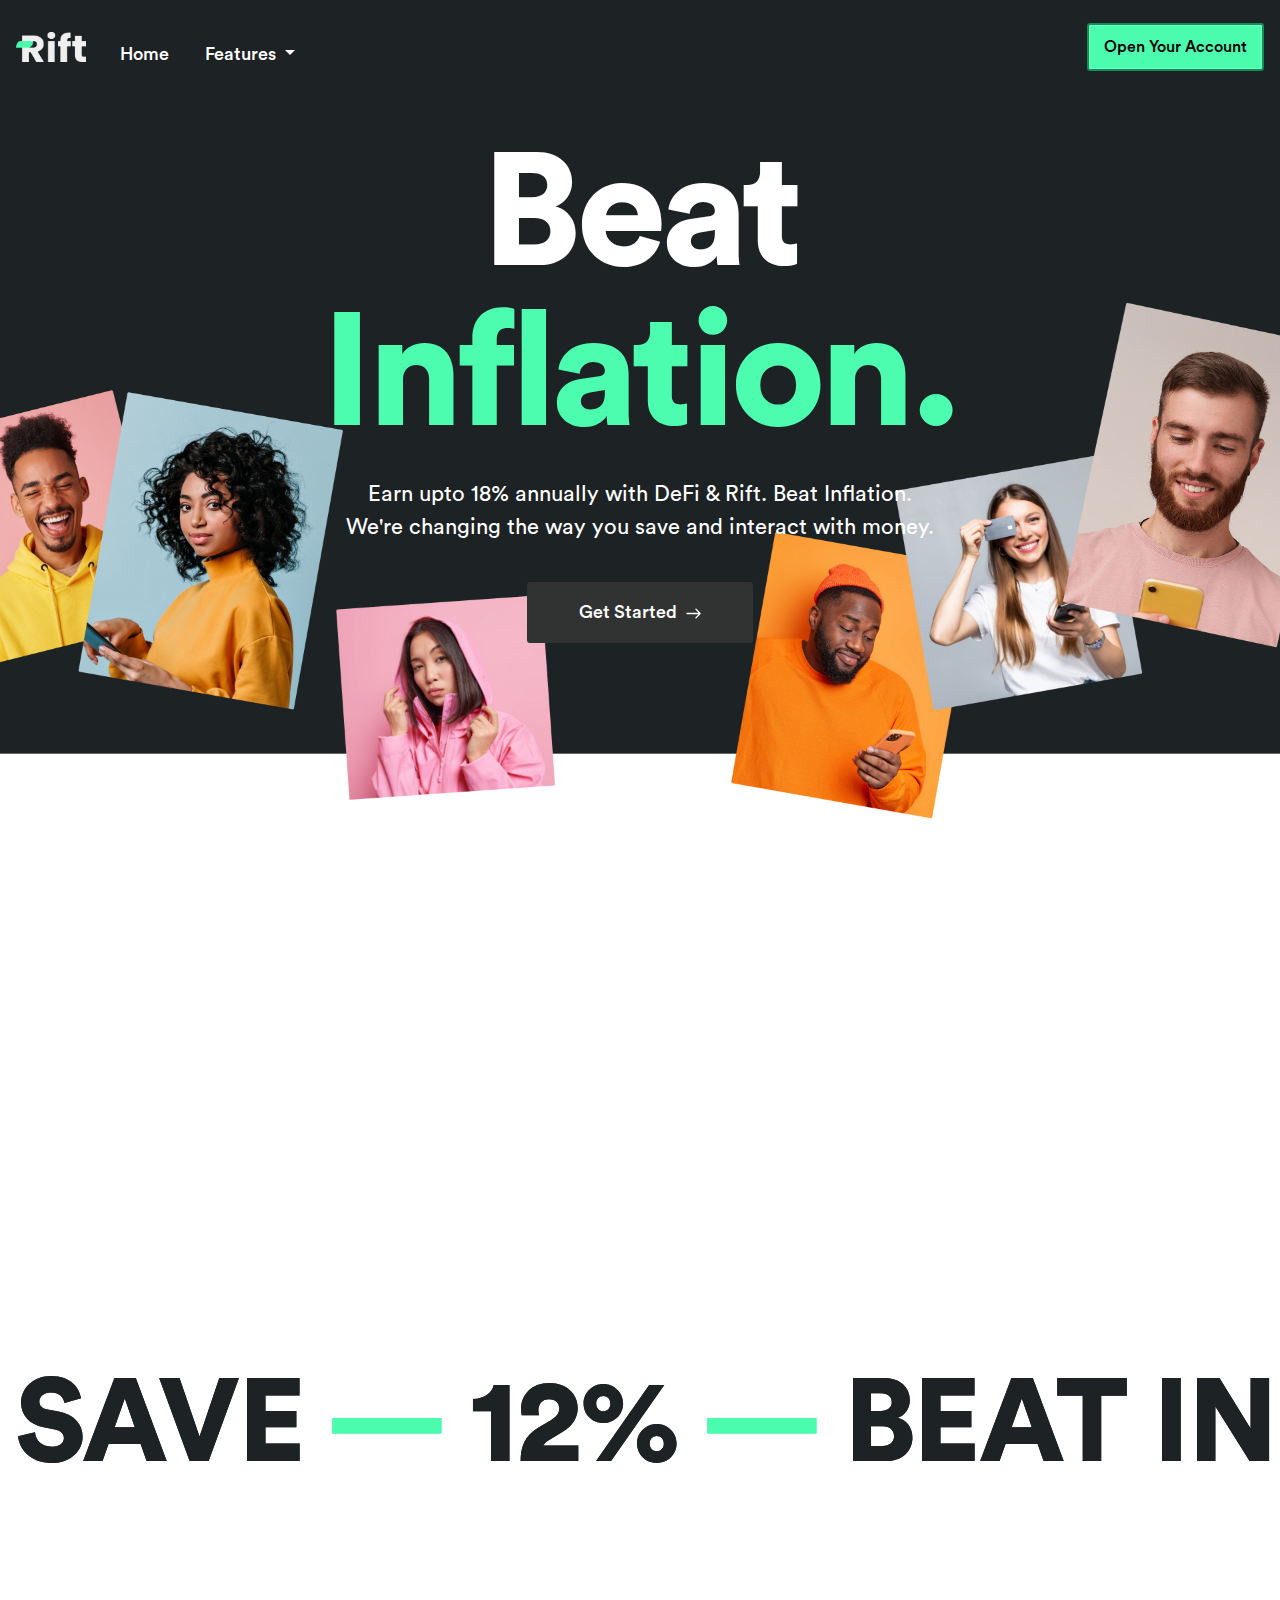
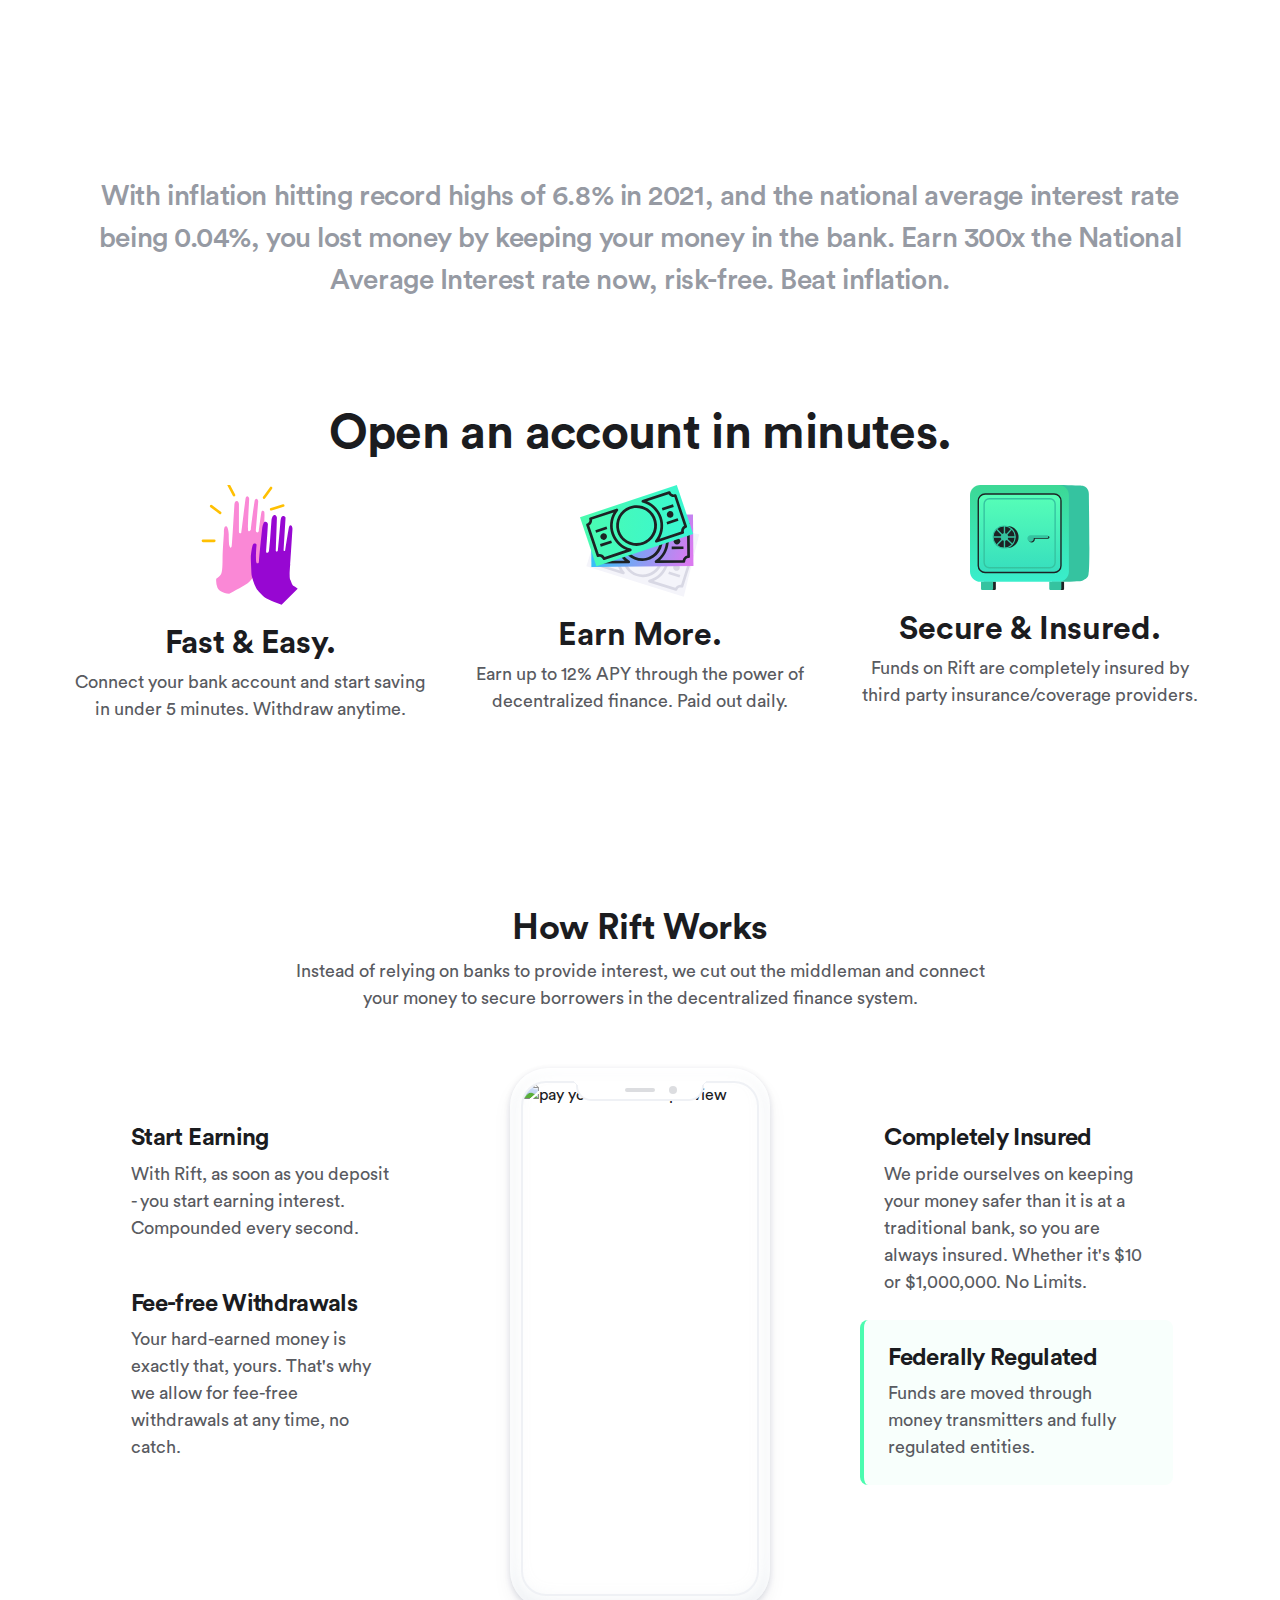
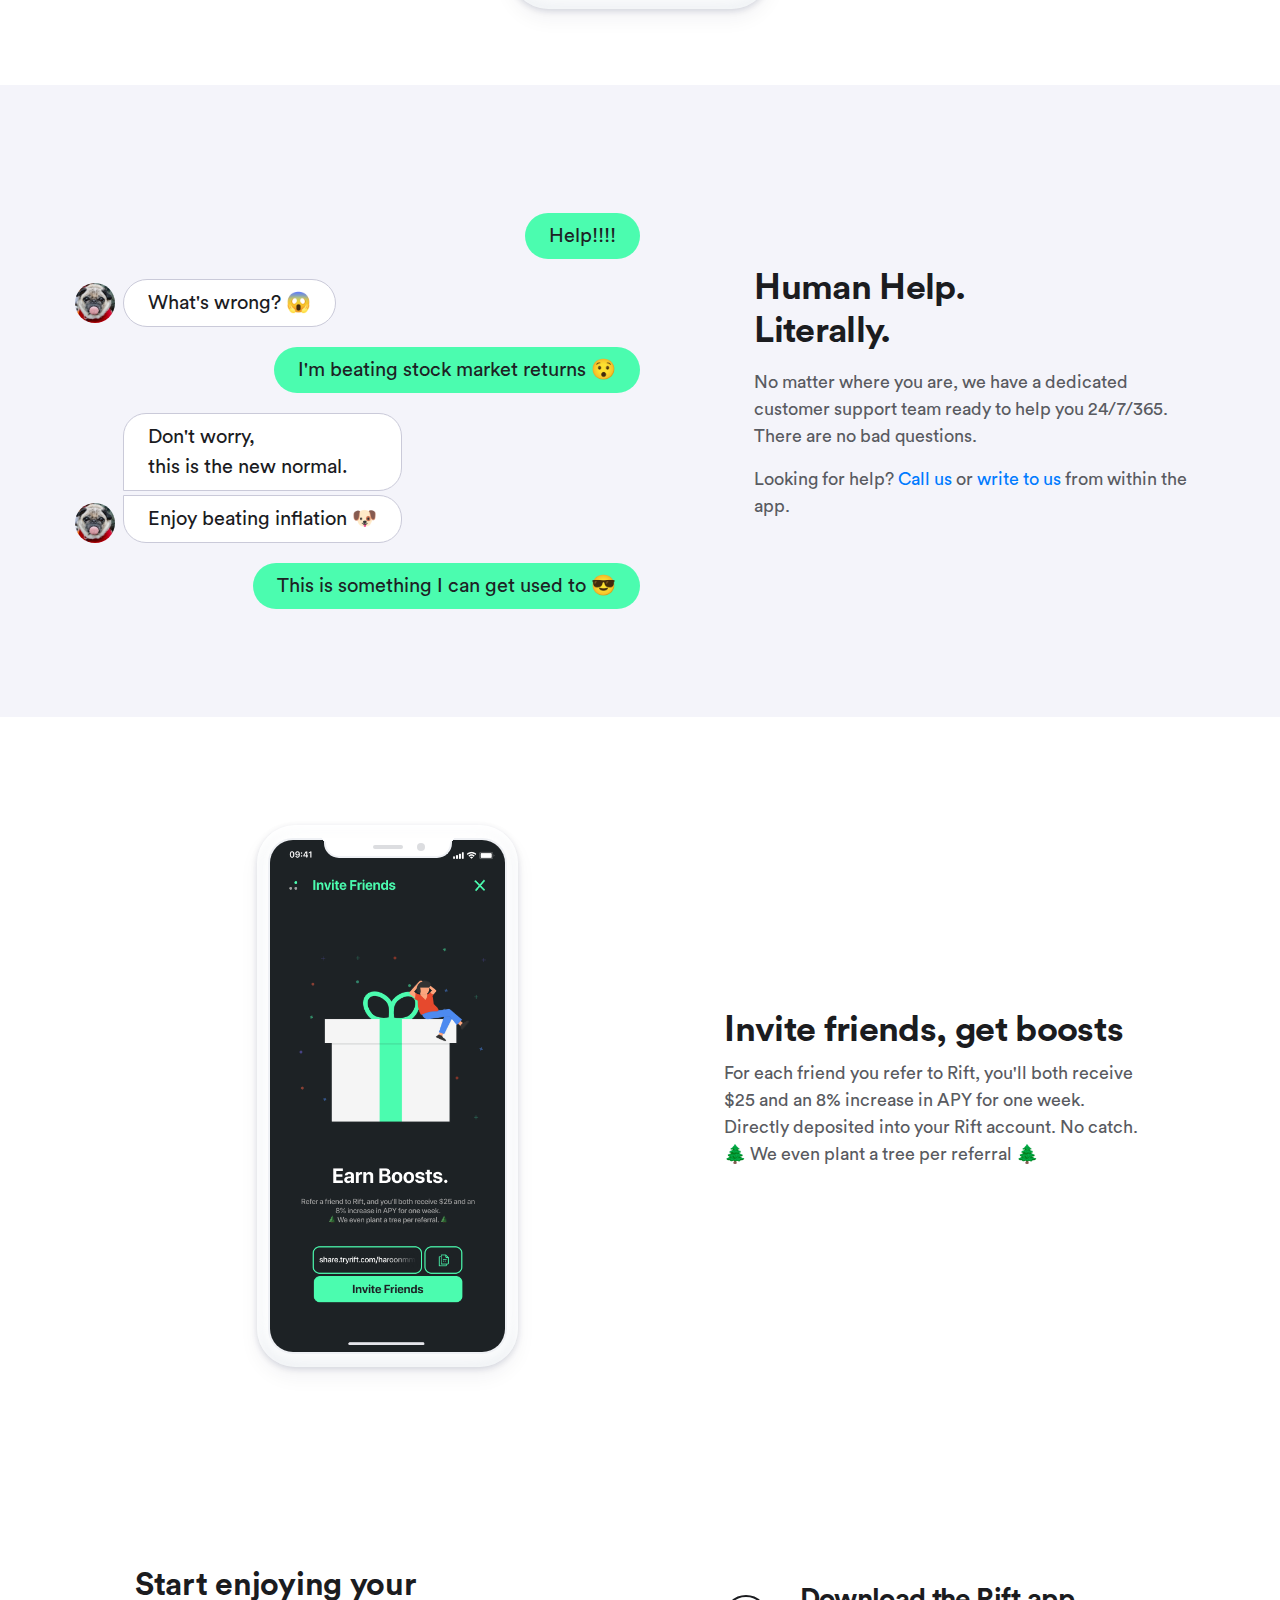
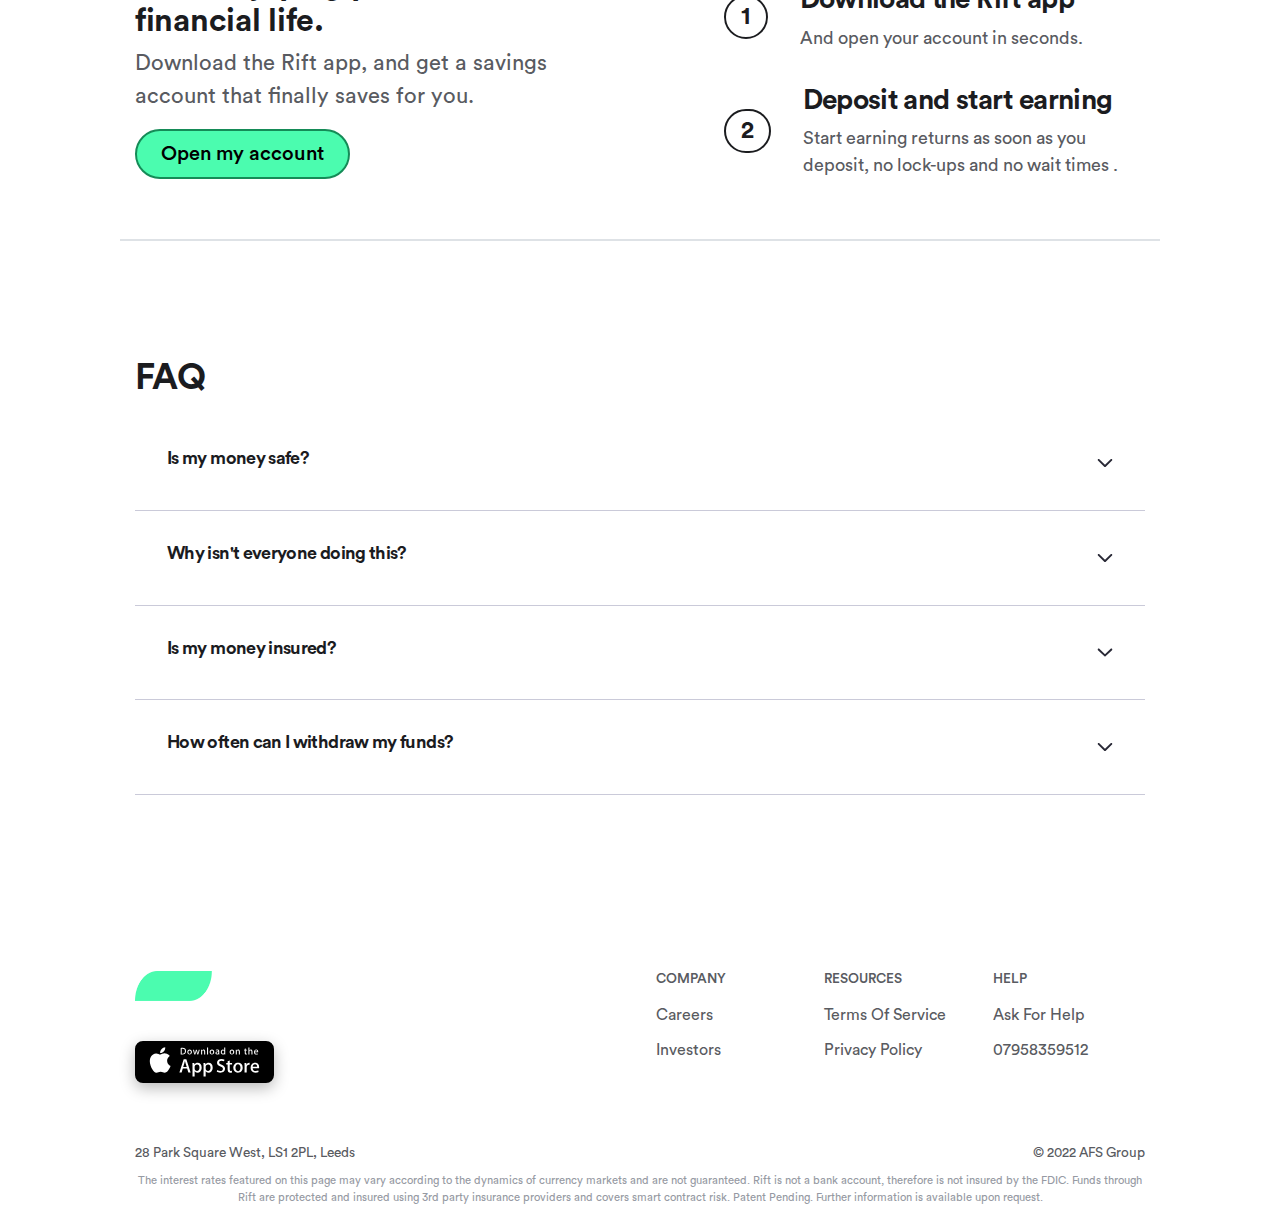
==== index.html @ 5c645fbc "Add files via upload" ====
<!DOCTYPE html>
<html lang="es-MX">

<head>
  <meta http-equiv="Content-Type" content="text/html; charset=UTF-8">
  <title>Rift - Beat Inflation</title>

  <meta name="viewport" content="width=device-width, initial-scale=1.0">

  <link rel="icon" type="image/x-icon" href="./assets/favicon.png">

  <link rel="stylesheet" href="https://maxcdn.bootstrapcdn.com/bootstrap/4.0.0/css/bootstrap.min.css"
    integrity="sha384-Gn5384xqQ1aoWXA+058RXPxPg6fy4IWvTNh0E263XmFcJlSAwiGgFAW/dAiS6JXm" crossorigin="anonymous">

  <link rel="stylesheet" href="./assets/css/style.css">
  <link rel="stylesheet" href="./assets/css/main.css">
  <script defer data-domain="tryrift.com" src="https://plausible.io/js/plausible.js"></script>
</head>

<body data-new-gr-c-s-check-loaded="14.991.0" data-gr-ext-installed="">
  <div class="app-content">
    <main>
      <!-- <header class="page-header" id="intro">
        <div class="skewed_background">
          <img src="./Warp_files/frame-a7dcb2aec892085b5384ac90f08da12eab7173689da0fd63f46feaaf6a5140de.svg"
            alt="branchless icon">
        </div>
        <header class="app-nav" id="globalNav">
          <div class="container-lg">
            <nav>
              <ul class="nav-root">
                <li class="nav__section logo">
                  <a href="https://getatlas.ca/" class="nav__link nav__logo">
                    <img src="./assets/images/atlas.logo-white.svg" alt="logo" height="30px" />
                  </a>
                </li>
                <li class="nav__section primary">
                  <a href="#" class="nav__link btn btn-primary">Download</a>
                </li>
                <li class="nav__section mobile">
                  <a href="#" class="nav__link btn btn-primary vrlps-trigger">Download</a>
                </li>
              </ul>
            </nav>
          </div>
        </header>
        <div class="container-lg justify-content-between" id="intro_content">
          <div class="content">
            <h1 class="page-header__title">Atlas is a spending account without the <span class="highlighted_phrase">fine
                print.</span> <span class="highlighted_phrase"></span></h1>
            <h2 class="page-header__subtitle">
              A digital bank with zero fees.<br>Track what you spend with detailed analytics & 24/7 customer support.
            </h2>
            <div class="btn__group page-header__action">
              <a href="#" class="nav__link btn btn-primary btn-lg">I want an account</a>
            </div>
            <div class="btn__group">
              <a href="#" class="btn btn-sm btn--shadow btn-appstore">
                <img src="./Warp_files/appstore.svg" class="appstore" />
              </a>
              <a href="#" class="btn btn-sm btn--shadow btn-playstore">
                <img src="./Warp_files/playstore.svg" class="appstore" />
              </a>
            </div>
          </div>
          <div class="hero__image">
            <div class="cardvirtualnew">
              <img src="./Warp_files/card_virtual-70660df10157ab75c761ad1d7014e80e96dff665c0fdbc754e6ff2e56f4642e1.svg"
                alt="card">
            </div>
            <div class="phone">
              <div class="notch"></div>
              <img
                src="./Warp_files/transaction_details-77882c272ad8a47ddc7ceb598d9ae2e3d8df4c99ba4b58eb01080101f5c20fca.png"
                alt="app transactions preview">
            </div>
            <div class="cardnew">
              <img src="./Warp_files/card-a5fd51da7676c970e33f49f53a081f243e6f7b62a553c4ef741af0962cb3c89c.svg"
                alt="card">
            </div>
          </div>
        </div>
      </header>
       -->

      <div id="header-section">

        <header>
          <nav class="navbar navbar-expand-lg navbar-light">
            <a class="navbar-brand" href="/">
              <img src="./assets/images/log-main.png" alt="Logo" height="30px" width="auto" />
            </a>
            <button class="navbar-toggler" type="button" data-toggle="collapse" data-target="#navbarSupportedContent"
              aria-controls="navbarSupportedContent" aria-expanded="false" aria-label="Toggle navigation">
              <span class="navbar-toggler-icon-sec">
                <svg xmlns="http://www.w3.org/2000/svg" width="16" height="16" fill="currentColor" class="bi bi-list"
                  viewBox="0 0 16 16">
                  <path fill-rule="evenodd"
                    d="M2.5 12a.5.5 0 0 1 .5-.5h10a.5.5 0 0 1 0 1H3a.5.5 0 0 1-.5-.5zm0-4a.5.5 0 0 1 .5-.5h10a.5.5 0 0 1 0 1H3a.5.5 0 0 1-.5-.5zm0-4a.5.5 0 0 1 .5-.5h10a.5.5 0 0 1 0 1H3a.5.5 0 0 1-.5-.5z" />
                </svg>
              </span>
            </button>

            <div class="collapse navbar-collapse" id="navbarSupportedContent">
              <ul class="navbar-nav mr-auto">
                <li class="nav-item">
                  <a class="nav-link" href="#">Home</a>
                </li>

                <li class="nav-item dropdown">
                  <a class="nav-link dropdown-toggle" href="#" id="navbarDropdown" role="button" data-toggle="dropdown"
                    aria-haspopup="true" aria-expanded="false">
                    Features
                  </a>
                  <div class="dropdown-menu" aria-labelledby="navbarDropdown">
                    <a class="dropdown-item" href="#how-rift-works">How Rift Works</a>
                    <a class="dropdown-item" href="#faq">FAQ</a>
                  </div>
                </li>
              </ul>
              <ul class="form-inline my-lg-0 menu-button">
                <button type="button" class="btn btn-secondary open-account">Open Your Account</button>
              </ul>
            </div>
          </nav>
        </header>

        <section class="banner-text-section">
          <div class="container">
            <div class="row text-center">
              <div class="col-md-12">
                <h1>Beat <br> <span>Inflation.</span></h1>
                <p class="desktop-text">Earn upto 18% annually with DeFi & Rift. Beat Inflation. <br> We're changing the
                  way you save and interact with money. </p>
                <p class="mobile-text">Earn upto 18% annually with DeFi & Rift. Beat Inflation. We're changing the way
                  you save and interact with money. </p>
                <button type="button" class="btn btn-secondary get-started">Get Started <span> <img
                      src="/assets/images/arrow.svg" width="15px" class="button-arrow" alt="arrow" /> </span> </button>
              </div>
            </div>
          </div>
        </section>
      </div>

      <section id="text-animation-sec">
        <div class="container-fluid pt-5 pb-5">
          <div class="row">
            <div class="col-md-12 pt-5 pb-5">
              <div class="container-sec" speed=10>
                <div class='scrolling-text'>
                  <h1 class="scrolling-text-content"> SAVE <span>—</span> 12% <span>—</span> BEAT INFLATION
                    <span>—</span>
                  </h1>
                </div>
              </div>
            </div>
          </div>
        </div>
      </section>






      <section id="product">
        <div class="container-xl">
          <p class="body__subtitle text-center">With inflation hitting record highs of 6.8% in 2021, and the national
            average interest rate being 0.04%, you lost money by keeping your money in the bank. Earn 300x the National
            Average Interest rate now, risk-free. Beat inflation.

          </p>
          <h2 class="body__title text-center">Open an account in minutes.</h2>

          <div class="product-features xs-rows sm-cols">
            <div class="product-feature branchless xs-icon-top">
              <img src="./Warp_files/hands-be20263a7ba5f6f7cfeafd5180b5dfd65e50ac4664415263c2ab51478e9accf0.svg"
                class="icon" alt="branchless icon">
              <h3 class="body__item__title">Fast & Easy.</h3>
              <p class="body__item__text">Connect your bank account and start saving in under 5 minutes. Withdraw
                anytime.</p>
            </div>
            <div class="product-feature customer_happiness xs-icon-top">
              <img src="./assets/2-2-2.svg" class="icon" alt="customer happiness icon">
              <h3 class="body__item__title">Earn More.</h3>
              <p class="body__item__text">Earn up to 12% APY through the power of decentralized finance. Paid out daily.
              </p>
            </div>
            <div class="product-feature fees xs-icon-top">
              <img src="./assets/3-3-3.svg" class="icon" alt="fees icon">
              <h3 class="body__item__title">Secure & Insured.</h3>
              <p class="body__item__text">Funds on Rift are completely insured by third party insurance/coverage
                providers.</p>
            </div>
          </div>
        </div>
      </section>
      <section id="spending">
        <div class="container-xl xs-rows align-items-center" id="how-rift-works">
          <div class="header">
            <h2 class="body__title">How Rift Works</h2>
            <p class="body__text">Instead of relying on banks to provide interest, we cut out the middleman and connect
              <br> your money
              to secure borrowers in the decentralized finance system.
            </p>
          </div>
          <div class="features">
            <figure class="phone__md">
              <div class="phone">
                <div class="notch">
                  <div class="speaker"></div>
                  <div class="camera"></div>
                </div>
                <img src="./assets/receipt-9242bba39c3c302b97516541e8bea699b4784a10dcafc9db18538588cc60e1bf.png"
                  alt="notifications_preview" id="spending_phone_preview_md">
              </div>
            </figure>
            <div id="feature__container">
              <div class="content">
                <div class="list__container">
                  <div class="list__item" id="spending_list_item_notifications">
                    <h3 class="list__title">
                      Start Earning</h3>
                    <p class="list__text">With Rift, as soon as you deposit - you start earning interest. Compounded
                      every second. </p>
                  </div>
                  <div class="list__item" id="spending_list_item_merchant">
                    <h3 class="list__title">Fee-free Withdrawals </h3>
                    <p class="list__text">Your hard-earned money is exactly that, yours. That's why we allow for
                      fee-free withdrawals at any time, no catch.

                    </p>
                  </div>
                </div>
              </div>
              <figure class="phone__xl">
                <div class="phone">
                  <div class="notch">
                    <div class="speaker"></div>
                    <div class="camera"></div>
                  </div>
                  <img src="./assets/receipt-9242bba39c3c302b97516541e8bea699b4784a10dcafc9db18538588cc60e1bf.png"
                    alt="pay your contacts preview" id="spending_phone_preview">
                </div>
              </figure>
              <div class="content">
                <div class="list__container">
                  <div class="list__item" id="spending_list_item_other">
                    <h3 class="list__title">Completely Insured
                    </h3>
                    <p class="list__text">We pride ourselves on keeping your money safer than it is at a traditional
                      bank, so you are always insured. Whether it's $10 or $1,000,000. No Limits.

                    </p>
                  </div>
                  <div class="list__item active" id="spending_list_item_another">
                    <h3 class="list__title">Federally Regulated
                    </h3>
                    <p class="list__text">Funds are moved through money transmitters and fully regulated entities.

                    </p>
                  </div>
                </div>
              </div>
            </div>
          </div>
        </div>
      </section>
      <!-- <section id="contactless">
        <div class="container-lg xs-rows sm-cols align-items-center justify-content-between">
          <div class="content">
            <div>
              <h2 class="body__title">Safer shopping,<br> payments that seem like magic.</h2>
            </div>
            <div class="list">
              <div class="list__item">
                <img class="icon"
                  src="./Warp_files/checkmark-05ead90f1f6027acf1cf1c0e4d8ebd96afc9d6bcae2466039526e18e95c07ded.svg"
                  alt="">
                <p class="list__text">Pay faster with contactless technology without inserting your card in the
                  terminal.</p>
              </div>
              <div class="list__item">
                <img class="icon"
                  src="./Warp_files/checkmark-05ead90f1f6027acf1cf1c0e4d8ebd96afc9d6bcae2466039526e18e95c07ded.svg"
                  alt="">
                <p class="list__text">Create virtual cards instanlty within the app, to stay just as safe online as
                  offline.</p>
              </div>
              <div class="list__item">
                <img class="icon"
                  src="./Warp_files/checkmark-05ead90f1f6027acf1cf1c0e4d8ebd96afc9d6bcae2466039526e18e95c07ded.svg"
                  alt="">
                <p class="list__text">The Atlas Mastercard is accepted at over 37 million merhants around the world.</p>
              </div>
              <div class="list__item">
                <img class="icon"
                  src="./Warp_files/checkmark-05ead90f1f6027acf1cf1c0e4d8ebd96afc9d6bcae2466039526e18e95c07ded.svg"
                  alt="">
                <p class="list__text">Monitor all your expenses from the App.</p>
              </div>
            </div>
          </div>
          <div id="terminal_fig">
            <div class="terminal_pulse"></div>
            <div class="terminal_pulse"></div>
            <img src="./Warp_files/terminal-e9f16fe5089c4b0e7c1065f9130ac34c755d5c01fd14811afcc2cc8b4edf46ed.svg"
              alt="">
            <div id="pay-card">
              <img id="thecard"
                src="./Warp_files/card-a5fd51da7676c970e33f49f53a081f243e6f7b62a553c4ef741af0962cb3c89c.svg"
                alt="branchless icon">
            </div>
          </div>
        </div>
      </section> -->
      <section id="support">
        <div class="container-xl xs-rows sm-cols align-items-center">
          <figure>
            <div class="chat_previews">
              <div class="msg purple">Help!!!!</div>
              <div class="warp">
                <div class="avatar"></div>
                <div class="msg white">What's wrong? 😱</div>
              </div>
              <div class="msg purple">I'm beating stock market returns 😯</div>
              <div class="twice warp">
                <div class="avatar"></div>
                <div class="chat-group">
                  <div class="msg white">Don't worry,<br> this is the new normal.</div>
                  <div class="msg white">Enjoy beating inflation 🐶</div>
                </div>
              </div>
              <div class="msg purple">This is something I can get used to 😎</div>
            </div>
          </figure>
          <div class="content">
            <h2 class="body__title">Human Help.<br>Literally.</h2>
            <p class="body__text">No matter where you are, we have a dedicated customer support team ready to help you
              24/7/365. There are no bad questions.</p>
            <p class="body__text"> Looking for help? <a href="tel:07958359512">Call us</a> or <a
                href="http://mailto:haroon@tryrift.com">write to us</a> from within the app.</p>
          </div>
        </div>
      </section>
      <!-- <section id="payments">
        <div class="container-xl xs-rows sm-cols align-items-center">
          <figure class="phone__md">
            <div class="phone">
              <div class="notch">
                <div class="speaker"></div>
                <div class="camera"></div>
              </div>
              <img src="./Warp_files/myqr_app-52329c80d3cfd1ceca01afb345551cdecd5fdb0097141dd81748a1bab8de7624.png"
                alt="pay your contacts preview">
            </div>
          </figure>
          <div class="content">
            <h2 class="body__title">Get your paycheck upto 2 days earlier.</h2>
            <p class="body__text">Yes. You read that right. All Atlas members are able get their paycheck two days early
              with direct deposit.<br> That’s two more days with your money.</p>
          </div>
          <figure class="phone__xl">
            <div class="phone right">
              <div class="notch">
                <div class="speaker"></div>
                <div class="camera"></div>
              </div>
              <img src="./Warp_files/chat_send-a604c58a7743180d91a1206deec05fa40c95d8e5d5f28d64d0e881a1894c0592.png"
                alt="payment details preview">
            </div>
          </figure>
        </div>
      </section> -->
      <section id="cash">
        <div class="container-lg xs-rows sm-cols align-items-center">
          <figure>
            <div class="phone">
              <div class="notch">
                <div class="speaker"></div>
                <div class="camera"></div>
              </div>
              <img src="./assets/invite-refer.png"
                alt="pay your contacts preview">
            </div>
          </figure>
          <div class="content">
            <h2 class="body__title">Invite friends, get boosts</h2>
            <p class="body__text">For each friend you refer to Rift, you'll both receive $25 and an 8% increase in APY
              for one week. Directly deposited into your Rift account. No catch. 🌲 We even plant a tree per referral 🌲
            </p>
          </div>
        </div>
      </section>
      <section id="early-access">
        <div class="xs-rows sm-cols justify-content-around container-lg">
          <div class="column text">
            <h3 class="body__item__title">Start enjoying your <br>
              financial life.</h3>
            <p class="body__item__text">Download the Rift app, and get a savings account that finally saves for you.</p>
            <div class="btn__group">
              <a href="#" class="nav__link btn btn-primary btn-lg open-account">Open my account</a>
            </div>
          </div>
          <div class="column">
            <div class="download">
              <div class="oval">
                1
              </div>
              <div class="content">
                <h3 class="body__title">Download the Rift app
                </h3>
                <p class="body__text">And open your account in seconds.
                </p>
              </div>
            </div>
            <div class="download">
              <div class="oval">
                2
              </div>
              <div class="content">
                <h3 class="body__title">Deposit and start earning
                </h3>
                <p class="body__text">Start earning returns as soon as you deposit, no lock-ups and no wait times

                  .</p>
              </div>
            </div>
          </div>
        </div>
      </section>
      <div class="border container-lg">
      </div>
      <section id="faq">
        <div class="container-lg xs-rows sm-cols align-items-center">
          <div class="content">
            <div>
              <h2 class="body__title">FAQ</h2>
            </div>
            <div id="accordion__container">
              <div class="accordion">
                <div class="accordion__item">
                  <h3 class="list__title">Is my money safe?</h3>
                  <img class="icon"
                    src="./Warp_files/chevron-dee505c907508d214a68fc32224b991e3f592fb91ea6173dcf98d7687d8a7b9e.svg"
                    alt="">
                </div>
                <div class="list__text">
                  <p>The short answer? Yes.
                    The long answer? Yes.

                    We only work with over-collateralized loans. This means that borrowers must put up a larger amount
                    than what they are borrowing for as collateral; your original deposits will never be lost. We
                    partner with top financial firms to move your money safely and deliver best-in-class rates.</p>
                </div>
              </div>
              <div class="accordion">
                <div class="accordion__item">
                  <h3 class="list__title">Why isn't everyone doing this?</h3>
                  <img class="icon"
                    src="./Warp_files/chevron-dee505c907508d214a68fc32224b991e3f592fb91ea6173dcf98d7687d8a7b9e.svg"
                    alt="">
                </div>
                <div class="list__text">
                  <p> To be clear, anyone can do this in DeFi — it's a process known as yield farming. However, existing
                    tools are clunky, complex, or require a wealth of technical knowledge to use properly and safely.
                    Rift makes earning returns in DeFi simple & streamlined, the way it should be

                    .</p>
                </div>
              </div>
              <div class="accordion">
                <div class="accordion__item">
                  <h3 class="list__title">Is my money insured?
                  </h3>
                  <img class="icon"
                    src="./Warp_files/chevron-dee505c907508d214a68fc32224b991e3f592fb91ea6173dcf98d7687d8a7b9e.svg"
                    alt="">
                </div>
                <div class="list__text">
                  <p>
                    All funds on Rift are protected. We take out complete insurance on all assets and funds deposited
                    through Rift, but since we are not a bank, we are not FDIC insured the traditional way. We deploy
                    the best possible 3rd party coverage money can buy.


                  </p>
                </div>
              </div>

              <div class="accordion">
                <div class="accordion__item">
                  <h3 class="list__title">How often can I withdraw my funds?
                  </h3>
                  <img class="icon"
                    src="./Warp_files/chevron-dee505c907508d214a68fc32224b991e3f592fb91ea6173dcf98d7687d8a7b9e.svg"
                    alt="">
                </div>
                <div class="list__text">
                  <p>
                    You can deposit and withdraw funds at any point! No catch. There are no fees to deposit/withraw, and
                    there never will be.
                    <br>
                  </p>
                </div>
              </div>
            </div>
          </div>
        </div>
      </section>
    </main>
  </div>

  <footer class="app-footer">
    <div class="container-lg">
      <nav class="footer__links">
        <div class="logo column">
          <a class="navbar__logo" href="https://getatlas.ca/">
            <img src="./assets/images/footer0logo.png" alt="footer logo" height="30px">
          </a>
          <div class="btn__group">
            <a href="#" class="btn btn-sm btn--shadow btn-appstore">
              <img src="./Warp_files/appstore.svg" class="appstore" />
            </a>
          </div>
        </div>
        <div class="col-2 second">
          <h4>Company</h4>
          <ul>
            <!-- <li>
              <a href="#">Blog</a>
            </li> -->
            <li>
              <a href="https://tryrift.notion.site/Careers-Rift-cb4e5cb7c9e34c2ca3eb31f3d069716b">Careers</a>
            </li>
            <li>
              <a href="mailto:haroon@tryrift.com">Investors</a>
            </li>
          </ul>
        </div>
        <div class="col-2">
          <h4>Resources</h4>
          <ul>
            <li>
              <a href="./legal/tos.html">Terms of Service</a>
            </li>
            <li>
              <a href="./legal/privacy.html">Privacy Policy</a>
            </li>
          </ul>
        </div>
        <div class="col-2">
          <h4>Help</h4>
          <ul>
            <li>
              <a href="mailto:haroon@tryrift.com">Ask for help</a>
            </li>
            <li>
              <a href="tel:07958359512">07958359512</a>
            </li>
          </ul>
        </div>
      </nav>
      <nav class="footer__meta xs-rows sm-cols">
        <div class="column legal_address">28 Park Square West, LS1 2PL, Leeds</div>
        <div class="column legal_name text-sm-right">
          © 2022 AFS Group
        </div>
      </nav>
      <p class="legal">
        The interest rates featured on this page may vary according to the dynamics of currency markets and are not
        guaranteed. Rift is not a bank account, therefore is not insured by the FDIC. Funds through Rift are protected
        and insured using 3rd party insurance providers and covers smart contract risk. Patent Pending. Further
        information is available upon request.
      </p>
    </div>
  </footer>

  <script async="" src="./Warp_files/js"></script>
  <script>
    window.dataLayer = window.dataLayer || [];
    function gtag() { dataLayer.push(arguments); }
    gtag('js', new Date());
    gtag('config', 'UA-129430983-1');
  </script>

  <script>
    // get containers that wrap list items

    const spendingPhonePreview = document.getElementById("spending_phone_preview")
    const spendingPhonePreviewMD = document.getElementById("spending_phone_preview_md")
    const spendingPreviews = {
      spending_list_item_notifications: "./assets/image-website-rift.svg",
      spending_list_item_merchant: "./assets/image-website-rift.svg",
      spending_list_item_other: "./assets/image-website-rift.svg",
      spending_list_item_another: "./assets/image-website-rift.svg",
    }


    const listItems = [
      document.getElementById("spending_list_item_notifications"),
      document.getElementById("spending_list_item_merchant"),
      document.getElementById("spending_list_item_other"),
      document.getElementById("spending_list_item_another"),
    ];

    // Auto change selected list item every 4 seconds
    var timerSecs = 3000;
    var timer = setInterval(presentNextListElement, timerSecs);
    for (let itemNode of listItems) {
      // Attach click event to the list item
      itemNode.addEventListener("click", function (e) {
        presentListElement(itemNode)
        // Reset timer
        window.clearInterval(timer);
        timer = setInterval(presentNextListElement, timerSecs);
      });
    }

    function presentNextListElement() {
      for (var itemNodeIndexStr in listItems) {
        var itemNodeIndex = Number(itemNodeIndexStr);
        for (var className of listItems[itemNodeIndex].classList) {
          if (className == "active") { // check if this is the current active list item
            // next item or first for last (restart)
            nextItemIndex = itemNodeIndex + 1 == listItems.length ? 0 : itemNodeIndex + 1;
            presentListElement(listItems[nextItemIndex])
            return
          }
        }
      }
    }

    // activate a given node
    function presentListElement(node) {
      var activeListItem = document.getElementsByClassName("active", "list__item")[0];
      if (node.id !== activeListItem.id) {
        activeListItem.className = activeListItem.className.replace(" active", "");
        node.className += " active";
      }

      spendingPhonePreview.src = spendingPreviews[node.id]
      spendingPhonePreviewMD.src = spendingPreviews[node.id]
    }

  </script>

  <script>
    var coll = document.getElementsByClassName("accordion__item");
    var i;

    for (i = 0; i < coll.length; i++) {
      coll[i].addEventListener("click", function () {
        this.classList.toggle("active");
        var content = this.nextElementSibling;
        if (content.style.display === "block") {
          content.style.display = "none";
        } else {
          content.style.display = "block";
        }
      });
    }
    for (i = 0; i < coll.length; i++) {
      coll[i].addEventListener("click", function () {
        this.classList.toggle("active");
        var content = this.lastElementChild;
        if (content.style.transform === "rotate(180deg)") {
          content.style.transform = "none";
        } else {
          content.style.transform = "rotate(180deg)";
        }
      });
    }
  </script>





  <script src="https://code.jquery.com/jquery-3.2.1.slim.min.js"
    integrity="sha384-KJ3o2DKtIkvYIK3UENzmM7KCkRr/rE9/Qpg6aAZGJwFDMVNA/GpGFF93hXpG5KkN"
    crossorigin="anonymous"></script>
  <script src="https://cdnjs.cloudflare.com/ajax/libs/popper.js/1.12.9/umd/popper.min.js"
    integrity="sha384-ApNbgh9B+Y1QKtv3Rn7W3mgPxhU9K/ScQsAP7hUibX39j7fakFPskvXusvfa0b4Q"
    crossorigin="anonymous"></script>
  <script src="https://maxcdn.bootstrapcdn.com/bootstrap/4.0.0/js/bootstrap.min.js"
    integrity="sha384-JZR6Spejh4U02d8jOt6vLEHfe/JQGiRRSQQxSfFWpi1MquVdAyjUar5+76PVCmYl"
    crossorigin="anonymous"></script>


  <script src="https://cdnjs.cloudflare.com/ajax/libs/jquery/3.4.1/jquery.min.js"></script>


  <script>
    $(document).ready(function () {
      var containers = $('.container-sec');

      if (containers.length) {
        containers.each(function () {
          var container = $(this);

          // Support small text - copy to fill screen width
          if (container.find('.scrolling-text').outerWidth() < $(window).width()) {
            var windowToScrolltextRatio = Math.round($(window).width() / container.find('.scrolling-text').outerWidth()),
              scrollTextContent = container.find('.scrolling-text .scrolling-text-content').text(),
              newScrollText = '';
            for (var i = 0; i < windowToScrolltextRatio; i++) {
              newScrollText += ' ' + scrollTextContent;
            }
            container.find('.scrolling-text .scrolling-text-content').text(newScrollText);
          }

          // Init variables and config
          var scrollingText = container.find('.scrolling-text'),
            scrollingTextWidth = scrollingText.outerWidth(),
            scrollingTextHeight = scrollingText.outerHeight(true),
            startLetterIndent = parseInt(scrollingText.find('.scrolling-text-content').css('font-size'), 10) / 4.8,
            startLetterIndent = Math.round(startLetterIndent),
            scrollAmountBoundary = Math.abs($(window).width() - scrollingTextWidth),
            transformAmount = 0,
            leftBound = 0,
            rightBound = scrollAmountBoundary,
            transformDirection = container.hasClass('left-to-right') ? -1 : 1,
            transformSpeed = 300;

          // Read transform speed
          if (container.attr('speed')) {
            transformSpeed = container.attr('speed');
          }

          // Make scrolling text copy for scrolling infinity
          container.append(scrollingText.clone().addClass('scrolling-text-copy'));
          container.find('.scrolling-text').css({ 'position': 'absolute', 'left': 0 });
          container.css('height', scrollingTextHeight);

          var getActiveScrollingText = function (direction) {
            var firstScrollingText = container.find('.scrolling-text:nth-child(1)');
            var secondScrollingText = container.find('.scrolling-text:nth-child(2)');

            var firstScrollingTextLeft = parseInt(container.find('.scrolling-text:nth-child(1)').css("left"), 10);
            var secondScrollingTextLeft = parseInt(container.find('.scrolling-text:nth-child(2)').css("left"), 10);

            if (direction === 'left') {
              return firstScrollingTextLeft < secondScrollingTextLeft ? secondScrollingText : firstScrollingText;
            } else if (direction === 'right') {
              return firstScrollingTextLeft > secondScrollingTextLeft ? secondScrollingText : firstScrollingText;
            }
          }

          $(window).on('wheel', function (e) {
            var delta = e.originalEvent.deltaY;

            if (delta > 0) {
              // going down
              transformAmount += transformSpeed * transformDirection;
              container.find('.scrolling-text .scrolling-text-content').css('transform', 'skewX(0deg)');
            }
            else {
              transformAmount -= transformSpeed * transformDirection;
              container.find('.scrolling-text .scrolling-text-content').css('transform', 'skewX(0deg)');
            }
            setTimeout(function () {
              container.find('.scrolling-text').css('transform', 'translate3d(' + transformAmount * -1 + 'px, 0, 0)');
            }, 10);
            setTimeout(function () {
              container.find('.scrolling-text .scrolling-text-content').css('transform', 'skewX(0)');
            }, 500)

            // Boundaries
            if (transformAmount < leftBound) {
              var activeText = getActiveScrollingText('left');
              activeText.css({ 'left': Math.round(leftBound - scrollingTextWidth - startLetterIndent) + 'px' });
              leftBound = parseInt(activeText.css("left"), 10);
              rightBound = leftBound + scrollingTextWidth + scrollAmountBoundary + startLetterIndent;

            } else if (transformAmount > rightBound) {
              var activeText = getActiveScrollingText('right');
              activeText.css({ 'left': Math.round(rightBound + scrollingTextWidth - scrollAmountBoundary + startLetterIndent) + 'px' });
              rightBound += scrollingTextWidth + startLetterIndent;
              leftBound = rightBound - scrollingTextWidth - scrollAmountBoundary - startLetterIndent;
            }
          });
        })
      }
    });
  </script>


</body>

</html>
---- assets/css/style.css ----
.navbar-toggler-icon-sec svg {
    color: #fff !important;
    font-size: 55px !important;
    height: 40px;
    width: 40px;
}

/* #text-animation-sec {
    padding: 100px 0px;
} */


.open-account {
    background-color: #4bfcaf !important;
    border: 2px solid #158b57 !important;
    color: #000 !important;
}
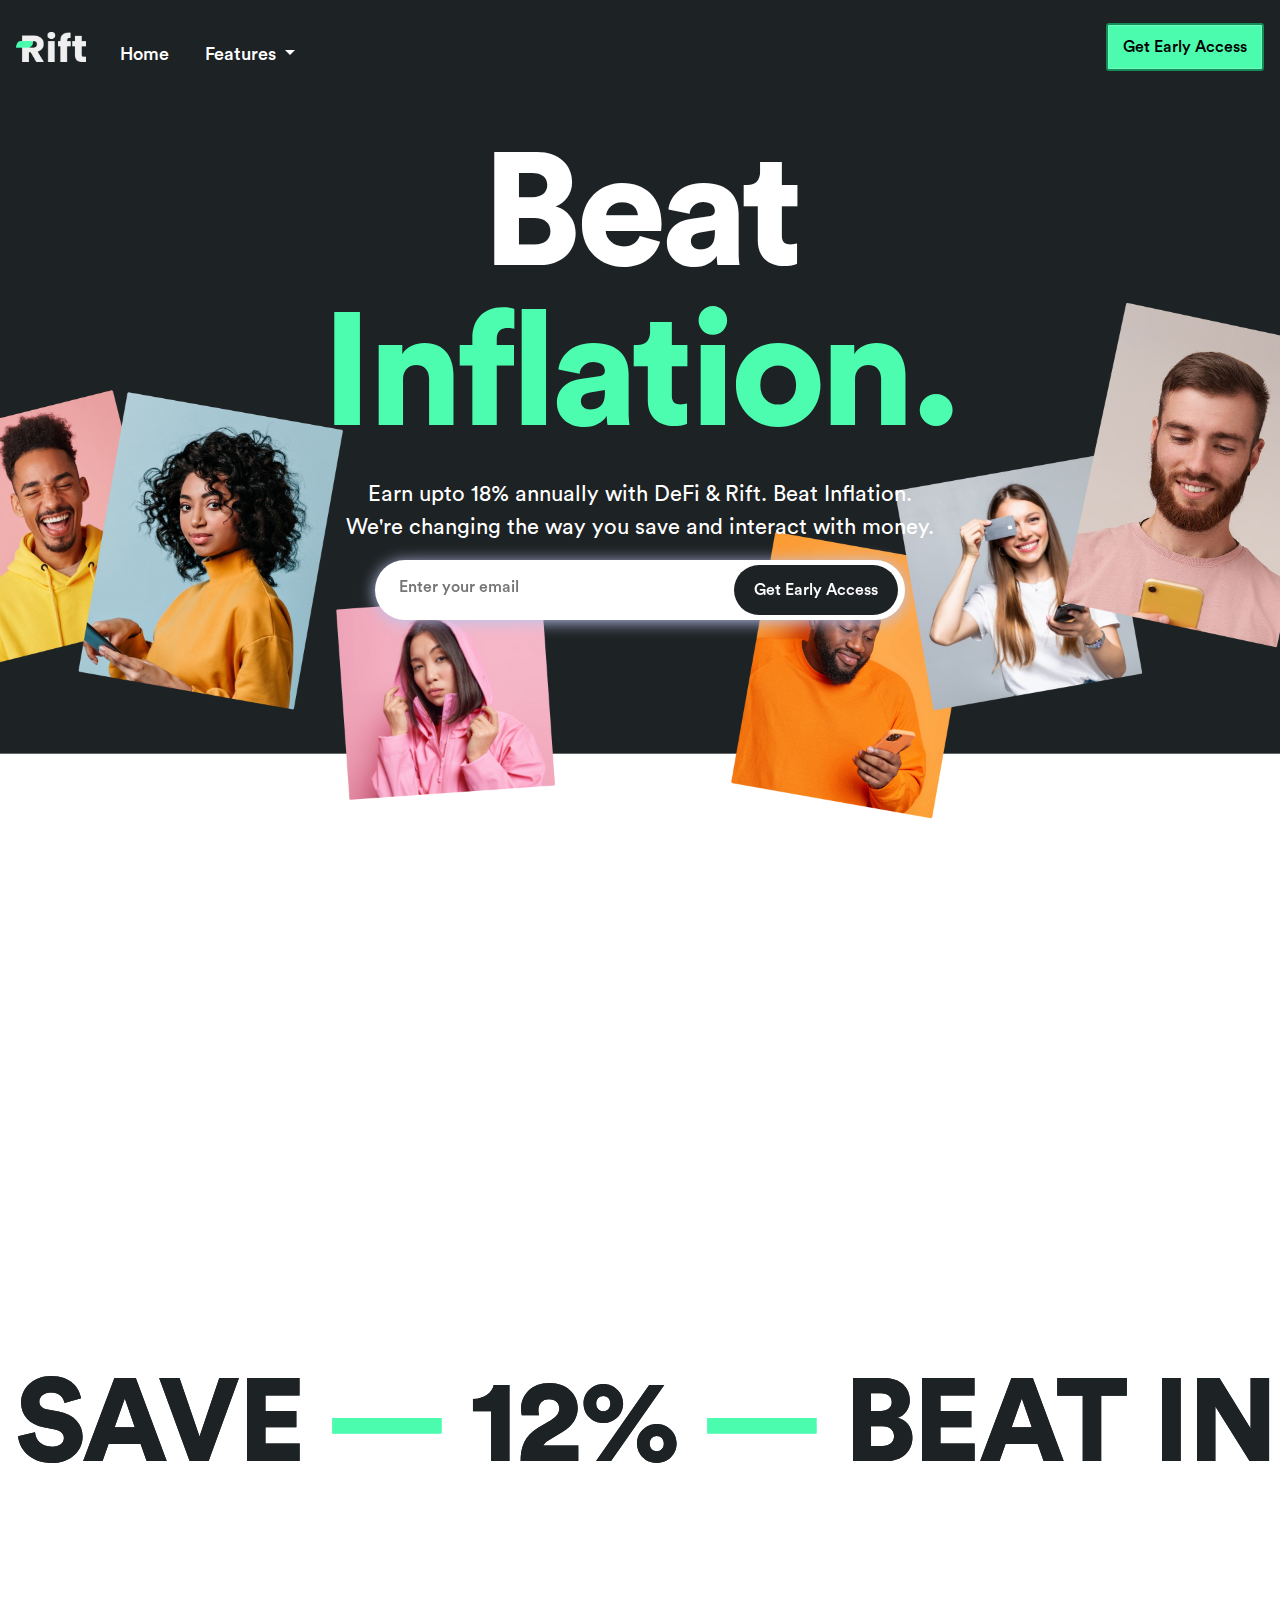
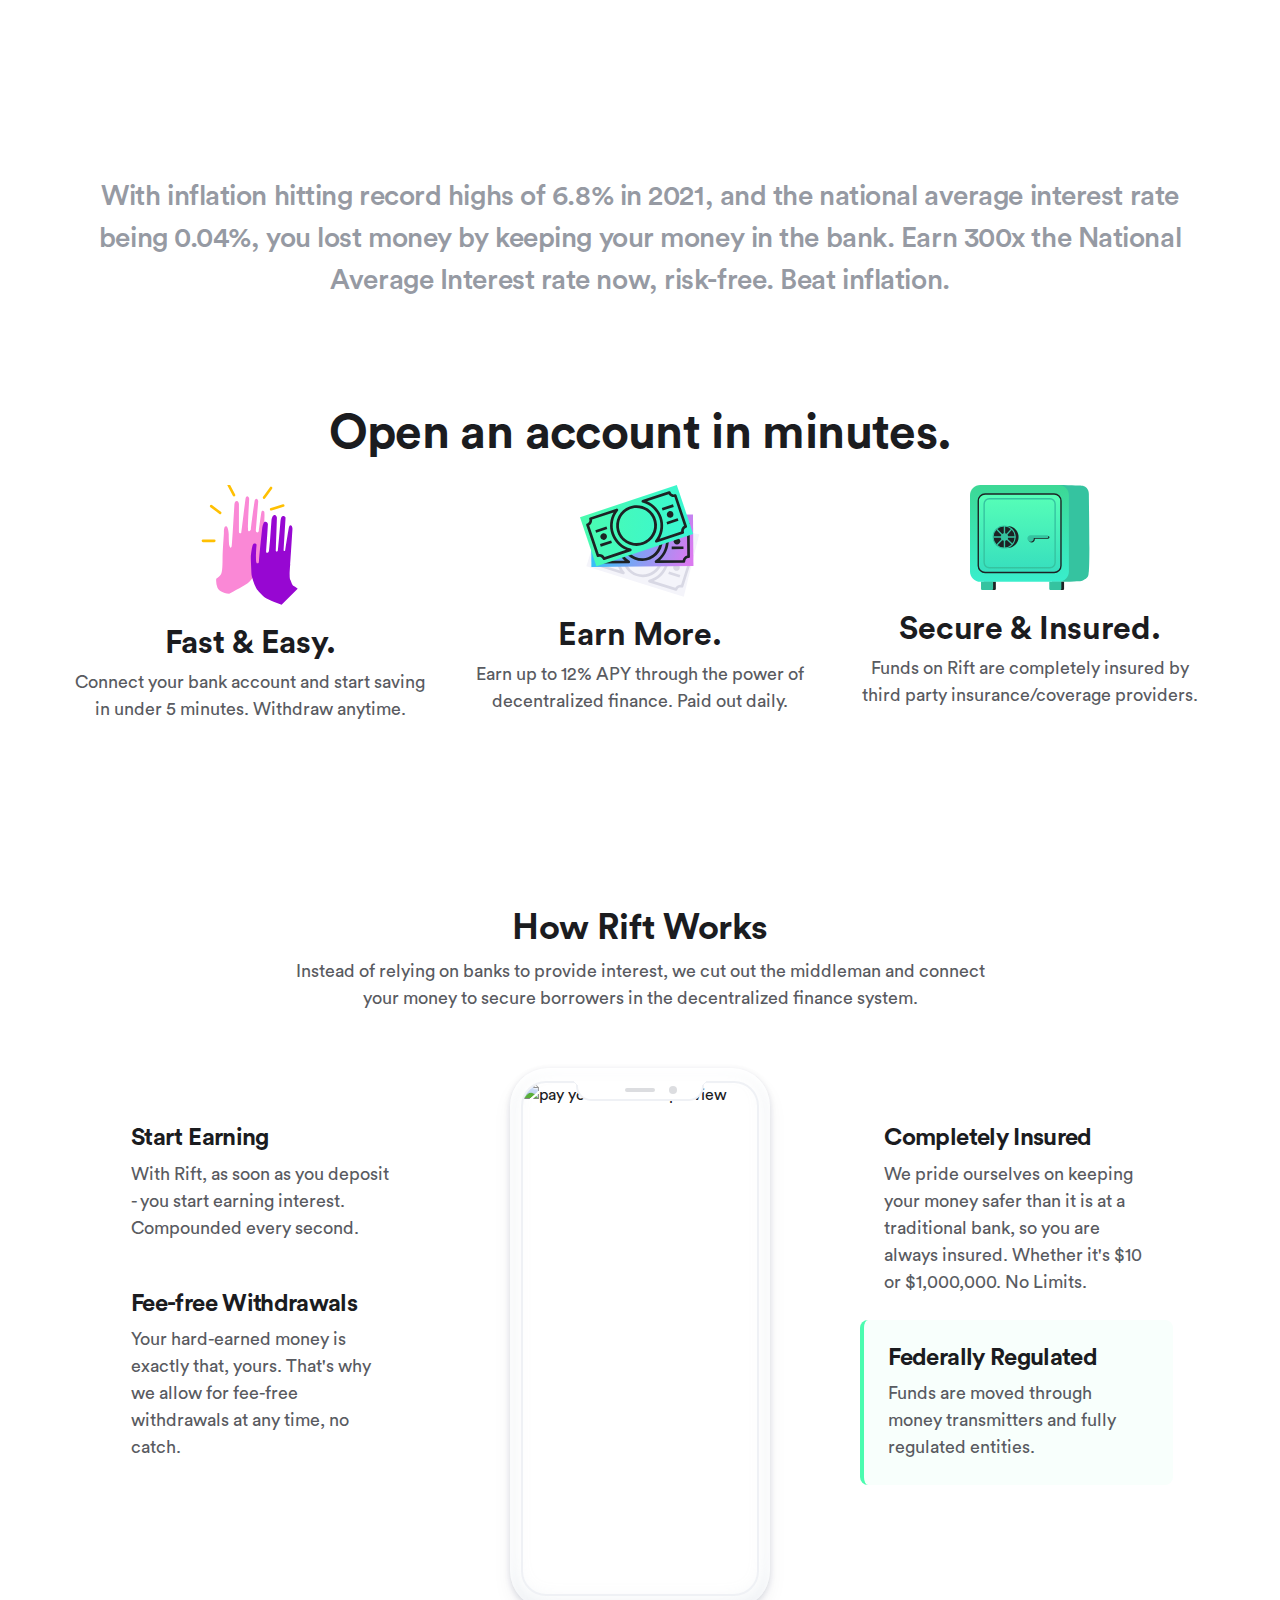
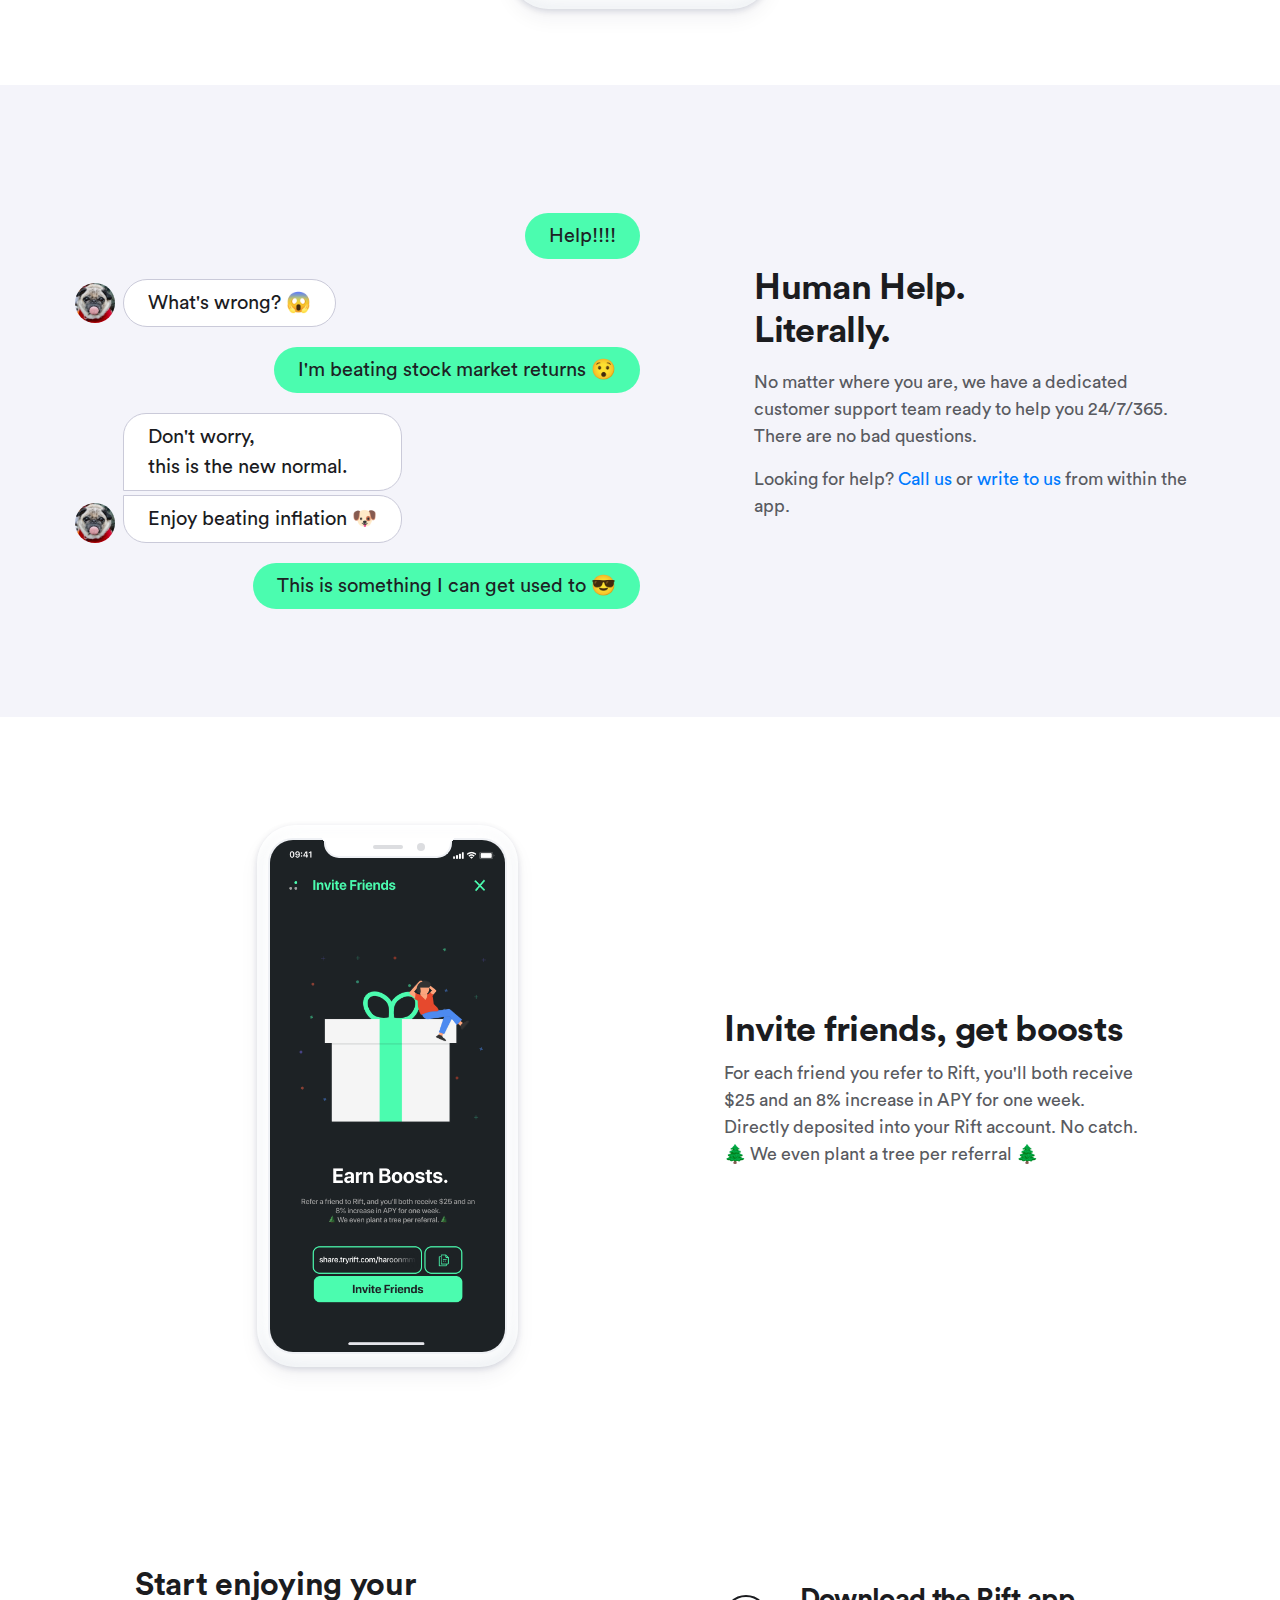
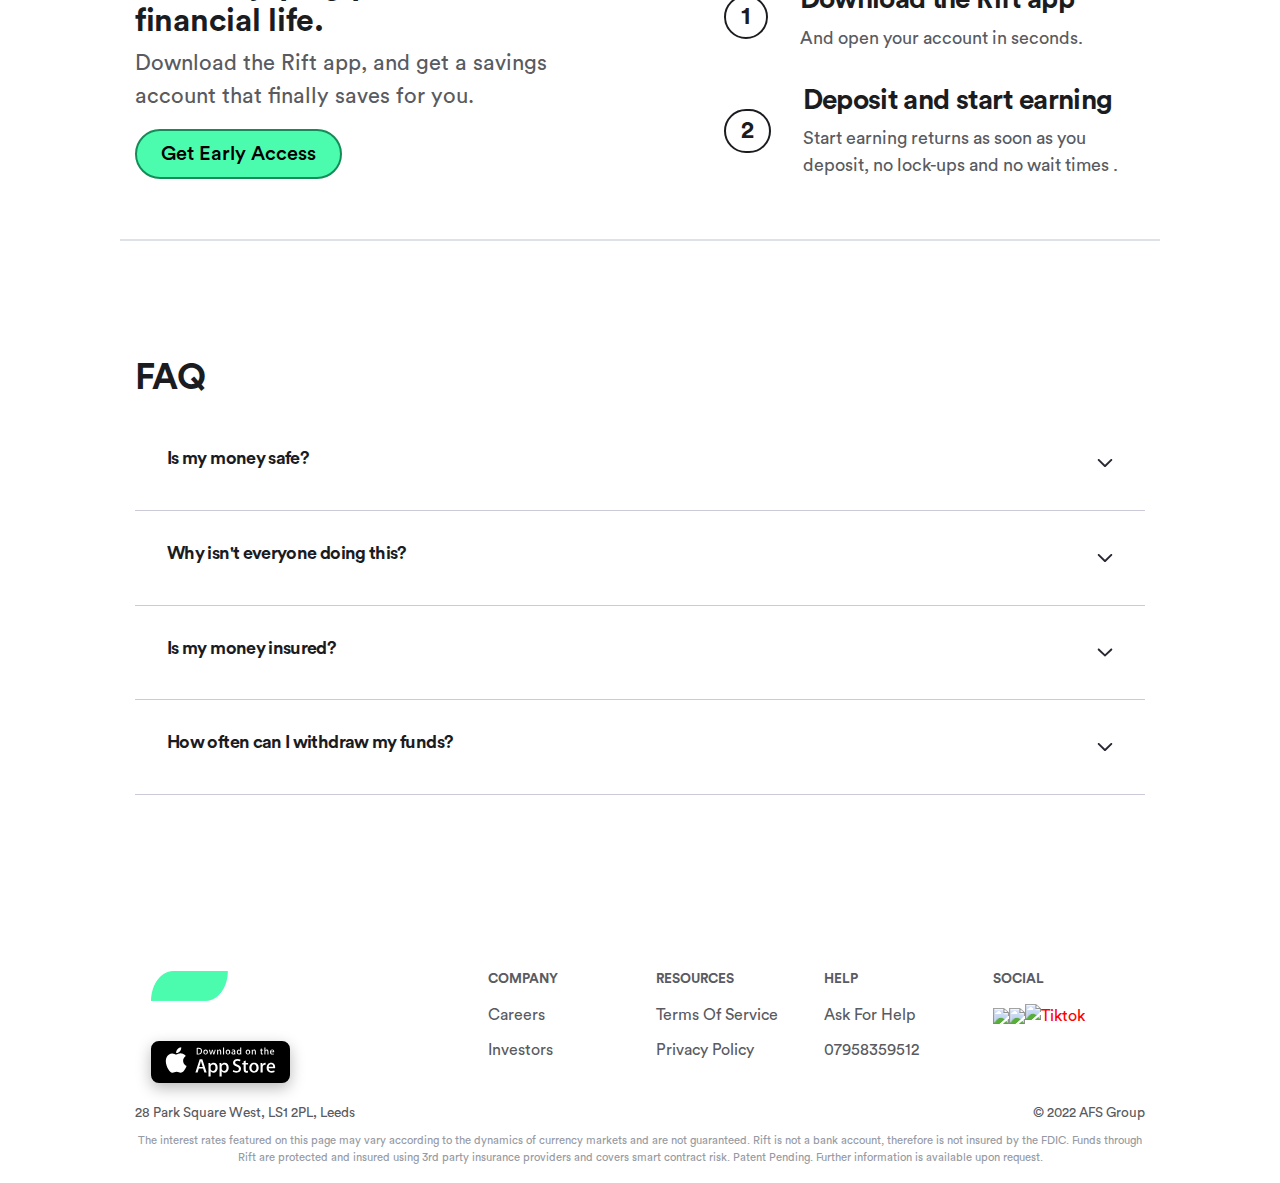
==== commit 4ef3bf64: "Add files via upload" ====
--- a/index.html
+++ b/index.html
@@ -1,5 +1,5 @@
 <!DOCTYPE html>
-<html lang="es-MX">
+<html lang="es-US">
 
 <head>
   <meta http-equiv="Content-Type" content="text/html; charset=UTF-8">
@@ -8,6 +8,7 @@
   <meta name="viewport" content="width=device-width, initial-scale=1.0">
 
   <link rel="icon" type="image/x-icon" href="./assets/favicon.png">
+  <script src="https://smtpjs.com/v3/smtp.js"></script>
 
   <link rel="stylesheet" href="https://maxcdn.bootstrapcdn.com/bootstrap/4.0.0/css/bootstrap.min.css"
     integrity="sha384-Gn5384xqQ1aoWXA+058RXPxPg6fy4IWvTNh0E263XmFcJlSAwiGgFAW/dAiS6JXm" crossorigin="anonymous">
@@ -20,71 +21,7 @@
 <body data-new-gr-c-s-check-loaded="14.991.0" data-gr-ext-installed="">
   <div class="app-content">
     <main>
-      <!-- <header class="page-header" id="intro">
-        <div class="skewed_background">
-          <img src="./Warp_files/frame-a7dcb2aec892085b5384ac90f08da12eab7173689da0fd63f46feaaf6a5140de.svg"
-            alt="branchless icon">
-        </div>
-        <header class="app-nav" id="globalNav">
-          <div class="container-lg">
-            <nav>
-              <ul class="nav-root">
-                <li class="nav__section logo">
-                  <a href="https://getatlas.ca/" class="nav__link nav__logo">
-                    <img src="./assets/images/atlas.logo-white.svg" alt="logo" height="30px" />
-                  </a>
-                </li>
-                <li class="nav__section primary">
-                  <a href="#" class="nav__link btn btn-primary">Download</a>
-                </li>
-                <li class="nav__section mobile">
-                  <a href="#" class="nav__link btn btn-primary vrlps-trigger">Download</a>
-                </li>
-              </ul>
-            </nav>
-          </div>
-        </header>
-        <div class="container-lg justify-content-between" id="intro_content">
-          <div class="content">
-            <h1 class="page-header__title">Atlas is a spending account without the <span class="highlighted_phrase">fine
-                print.</span> <span class="highlighted_phrase"></span></h1>
-            <h2 class="page-header__subtitle">
-              A digital bank with zero fees.<br>Track what you spend with detailed analytics & 24/7 customer support.
-            </h2>
-            <div class="btn__group page-header__action">
-              <a href="#" class="nav__link btn btn-primary btn-lg">I want an account</a>
-            </div>
-            <div class="btn__group">
-              <a href="#" class="btn btn-sm btn--shadow btn-appstore">
-                <img src="./Warp_files/appstore.svg" class="appstore" />
-              </a>
-              <a href="#" class="btn btn-sm btn--shadow btn-playstore">
-                <img src="./Warp_files/playstore.svg" class="appstore" />
-              </a>
-            </div>
-          </div>
-          <div class="hero__image">
-            <div class="cardvirtualnew">
-              <img src="./Warp_files/card_virtual-70660df10157ab75c761ad1d7014e80e96dff665c0fdbc754e6ff2e56f4642e1.svg"
-                alt="card">
-            </div>
-            <div class="phone">
-              <div class="notch"></div>
-              <img
-                src="./Warp_files/transaction_details-77882c272ad8a47ddc7ceb598d9ae2e3d8df4c99ba4b58eb01080101f5c20fca.png"
-                alt="app transactions preview">
-            </div>
-            <div class="cardnew">
-              <img src="./Warp_files/card-a5fd51da7676c970e33f49f53a081f243e6f7b62a553c4ef741af0962cb3c89c.svg"
-                alt="card">
-            </div>
-          </div>
-        </div>
-      </header>
-       -->
-
       <div id="header-section">
-
         <header>
           <nav class="navbar navbar-expand-lg navbar-light">
             <a class="navbar-brand" href="/">
@@ -119,7 +56,7 @@
                 </li>
               </ul>
               <ul class="form-inline my-lg-0 menu-button">
-                <button type="button" class="btn btn-secondary open-account">Open Your Account</button>
+                <button type="button" class="btn btn-secondary open-account">Get Early Access</button>
               </ul>
             </div>
           </nav>
@@ -134,8 +71,19 @@
                   way you save and interact with money. </p>
                 <p class="mobile-text">Earn upto 18% annually with DeFi & Rift. Beat Inflation. We're changing the way
                   you save and interact with money. </p>
-                <button type="button" class="btn btn-secondary get-started">Get Started <span> <img
-                      src="/assets/images/arrow.svg" width="15px" class="button-arrow" alt="arrow" /> </span> </button>
+              </div>
+            </div>
+            <div class="row email-button">
+              <div class="col-md-7">
+                <div class="join-button">
+                  <form action="https://formcarry.com/s/hfEwh1HiVsE" method="POST" accept-charset="UTF-8"
+                    class="email-subscription">
+                    <input type="email" name="email" class="email-enter" placeholder="Enter your email" required>
+                    <!-- your other form fields go here -->
+                    <button type="submit" class="submit-email" value="Get Early Access">Get Early Access</button>
+                  </form>
+
+                </div>
               </div>
             </div>
           </div>
@@ -158,17 +106,11 @@
         </div>
       </section>
 
-
-
-
-
-
       <section id="product">
         <div class="container-xl">
           <p class="body__subtitle text-center">With inflation hitting record highs of 6.8% in 2021, and the national
             average interest rate being 0.04%, you lost money by keeping your money in the bank. Earn 300x the National
             Average Interest rate now, risk-free. Beat inflation.
-
           </p>
           <h2 class="body__title text-center">Open an account in minutes.</h2>
 
@@ -266,54 +208,6 @@
           </div>
         </div>
       </section>
-      <!-- <section id="contactless">
-        <div class="container-lg xs-rows sm-cols align-items-center justify-content-between">
-          <div class="content">
-            <div>
-              <h2 class="body__title">Safer shopping,<br> payments that seem like magic.</h2>
-            </div>
-            <div class="list">
-              <div class="list__item">
-                <img class="icon"
-                  src="./Warp_files/checkmark-05ead90f1f6027acf1cf1c0e4d8ebd96afc9d6bcae2466039526e18e95c07ded.svg"
-                  alt="">
-                <p class="list__text">Pay faster with contactless technology without inserting your card in the
-                  terminal.</p>
-              </div>
-              <div class="list__item">
-                <img class="icon"
-                  src="./Warp_files/checkmark-05ead90f1f6027acf1cf1c0e4d8ebd96afc9d6bcae2466039526e18e95c07ded.svg"
-                  alt="">
-                <p class="list__text">Create virtual cards instanlty within the app, to stay just as safe online as
-                  offline.</p>
-              </div>
-              <div class="list__item">
-                <img class="icon"
-                  src="./Warp_files/checkmark-05ead90f1f6027acf1cf1c0e4d8ebd96afc9d6bcae2466039526e18e95c07ded.svg"
-                  alt="">
-                <p class="list__text">The Atlas Mastercard is accepted at over 37 million merhants around the world.</p>
-              </div>
-              <div class="list__item">
-                <img class="icon"
-                  src="./Warp_files/checkmark-05ead90f1f6027acf1cf1c0e4d8ebd96afc9d6bcae2466039526e18e95c07ded.svg"
-                  alt="">
-                <p class="list__text">Monitor all your expenses from the App.</p>
-              </div>
-            </div>
-          </div>
-          <div id="terminal_fig">
-            <div class="terminal_pulse"></div>
-            <div class="terminal_pulse"></div>
-            <img src="./Warp_files/terminal-e9f16fe5089c4b0e7c1065f9130ac34c755d5c01fd14811afcc2cc8b4edf46ed.svg"
-              alt="">
-            <div id="pay-card">
-              <img id="thecard"
-                src="./Warp_files/card-a5fd51da7676c970e33f49f53a081f243e6f7b62a553c4ef741af0962cb3c89c.svg"
-                alt="branchless icon">
-            </div>
-          </div>
-        </div>
-      </section> -->
       <section id="support">
         <div class="container-xl xs-rows sm-cols align-items-center">
           <figure>
@@ -343,35 +237,6 @@
           </div>
         </div>
       </section>
-      <!-- <section id="payments">
-        <div class="container-xl xs-rows sm-cols align-items-center">
-          <figure class="phone__md">
-            <div class="phone">
-              <div class="notch">
-                <div class="speaker"></div>
-                <div class="camera"></div>
-              </div>
-              <img src="./Warp_files/myqr_app-52329c80d3cfd1ceca01afb345551cdecd5fdb0097141dd81748a1bab8de7624.png"
-                alt="pay your contacts preview">
-            </div>
-          </figure>
-          <div class="content">
-            <h2 class="body__title">Get your paycheck upto 2 days earlier.</h2>
-            <p class="body__text">Yes. You read that right. All Atlas members are able get their paycheck two days early
-              with direct deposit.<br> That’s two more days with your money.</p>
-          </div>
-          <figure class="phone__xl">
-            <div class="phone right">
-              <div class="notch">
-                <div class="speaker"></div>
-                <div class="camera"></div>
-              </div>
-              <img src="./Warp_files/chat_send-a604c58a7743180d91a1206deec05fa40c95d8e5d5f28d64d0e881a1894c0592.png"
-                alt="payment details preview">
-            </div>
-          </figure>
-        </div>
-      </section> -->
       <section id="cash">
         <div class="container-lg xs-rows sm-cols align-items-center">
           <figure>
@@ -380,8 +245,7 @@
                 <div class="speaker"></div>
                 <div class="camera"></div>
               </div>
-              <img src="./assets/invite-refer.png"
-                alt="pay your contacts preview">
+              <img src="./assets/invite-refer.png" alt="pay your contacts preview">
             </div>
           </figure>
           <div class="content">
@@ -399,7 +263,7 @@
               financial life.</h3>
             <p class="body__item__text">Download the Rift app, and get a savings account that finally saves for you.</p>
             <div class="btn__group">
-              <a href="#" class="nav__link btn btn-primary btn-lg open-account">Open my account</a>
+              <a href="#" class="nav__link btn btn-primary btn-lg open-account">Get Early Access</a>
             </div>
           </div>
           <div class="column">
@@ -448,7 +312,6 @@
                 <div class="list__text">
                   <p>The short answer? Yes.
                     The long answer? Yes.
-
                     We only work with over-collateralized loans. This means that borrowers must put up a larger amount
                     than what they are borrowing for as collateral; your original deposits will never be lost. We
                     partner with top financial firms to move your money safely and deliver best-in-class rates.</p>
@@ -482,8 +345,6 @@
                     All funds on Rift are protected. We take out complete insurance on all assets and funds deposited
                     through Rift, but since we are not a bank, we are not FDIC insured the traditional way. We deploy
                     the best possible 3rd party coverage money can buy.
-
-
                   </p>
                 </div>
               </div>
@@ -514,7 +375,7 @@
   <footer class="app-footer">
     <div class="container-lg">
       <nav class="footer__links">
-        <div class="logo column">
+        <div class="col-2 logo column">
           <a class="navbar__logo" href="https://getatlas.ca/">
             <img src="./assets/images/footer0logo.png" alt="footer logo" height="30px">
           </a>
@@ -525,11 +386,8 @@
           </div>
         </div>
         <div class="col-2 second">
-          <h4>Company</h4>
+          <h4><b>Company</b></h4>
           <ul>
-            <!-- <li>
-              <a href="#">Blog</a>
-            </li> -->
             <li>
               <a href="https://tryrift.notion.site/Careers-Rift-cb4e5cb7c9e34c2ca3eb31f3d069716b">Careers</a>
             </li>
@@ -539,7 +397,7 @@
           </ul>
         </div>
         <div class="col-2">
-          <h4>Resources</h4>
+          <h4><b>Resources</b></h4>
           <ul>
             <li>
               <a href="./legal/tos.html">Terms of Service</a>
@@ -550,13 +408,34 @@
           </ul>
         </div>
         <div class="col-2">
-          <h4>Help</h4>
+          <h4><b>Help</b></h4>
           <ul>
             <li>
               <a href="mailto:haroon@tryrift.com">Ask for help</a>
             </li>
             <li>
               <a href="tel:07958359512">07958359512</a>
+            </li>
+          </ul>
+        </div>
+        <div class="col-2 social-icons">
+          <h4><b>Social</b></h4>
+          <ul>
+            <li>
+              <a href="https://twitter.com/tryrift" target="_blank">
+                <img src="https://img.icons8.com/color/30/000000/twitter--v1.png" />
+              </a>
+            </li>
+            <li>
+              <a href="https://www.instagram.com/tryrift/" target="_blank">
+                <img src="https://img.icons8.com/color/30/000000/instagram-new--v1.png" />
+              </a>
+            </li>
+            <li>
+              <a href="/" target="_blank">
+                <i class="fab fa-instagram"></i>
+                <img src="https://img.icons8.com/color/30/000000/tiktok--v1.png" class="tiktok" alt="tiktok" />
+              </a>
             </li>
           </ul>
         </div>
@@ -576,6 +455,10 @@
     </div>
   </footer>
 
+
+
+
+
   <script async="" src="./Warp_files/js"></script>
   <script>
     window.dataLayer = window.dataLayer || [];
@@ -590,10 +473,10 @@
     const spendingPhonePreview = document.getElementById("spending_phone_preview")
     const spendingPhonePreviewMD = document.getElementById("spending_phone_preview_md")
     const spendingPreviews = {
-      spending_list_item_notifications: "./assets/image-website-rift.svg",
-      spending_list_item_merchant: "./assets/image-website-rift.svg",
-      spending_list_item_other: "./assets/image-website-rift.svg",
-      spending_list_item_another: "./assets/image-website-rift.svg",
+      spending_list_item_notifications: "./assets/HomewebsiteB.svg",
+      spending_list_item_merchant: "./assets/HomewebsiteB.svg",
+      spending_list_item_other: "./assets/HomewebsiteB.svg",
+      spending_list_item_another: "./assets/HomewebsiteB.svg",
     }
 
 
@@ -785,6 +668,10 @@
     });
   </script>
 
+  <script src="./assets/js/index.js"></script>
+  <script src="https://code.jquery.com/jquery-2.2.4.min.js"></script>
+  <script src="https://alertifyjs.com/build/alertify.js"></script>
+
 
 </body>
 
--- a/assets/css/style.css
+++ b/assets/css/style.css
@@ -14,4 +14,9 @@
     background-color: #4bfcaf !important;
     border: 2px solid #158b57 !important;
     color: #000 !important;
-}+}
+
+.tiktok {
+    color: red;
+}
+
